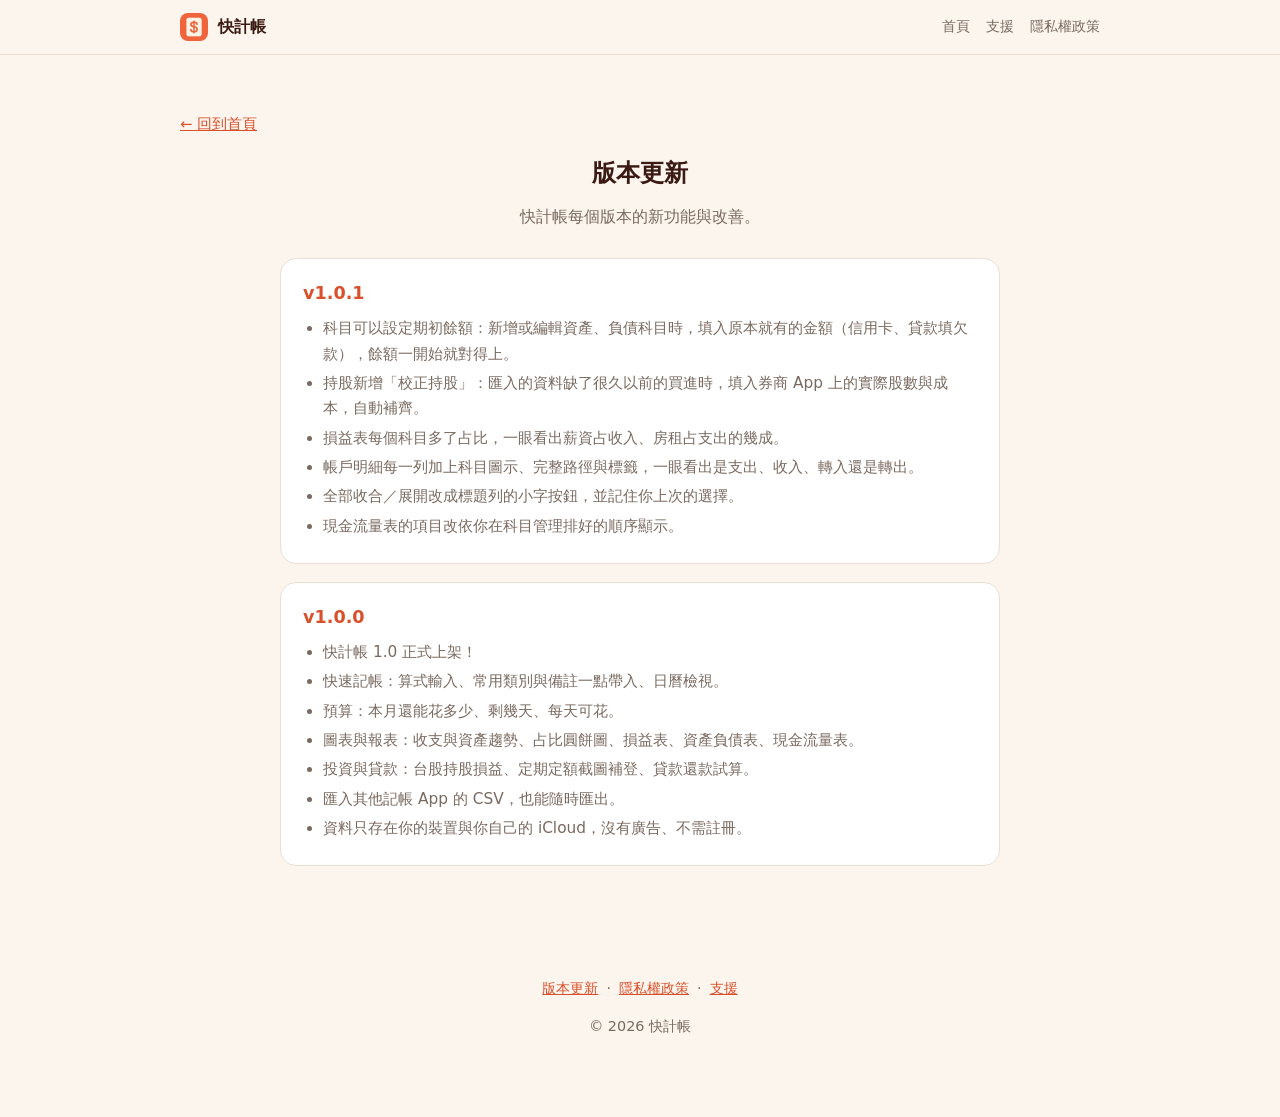
==== changelog.html @ 57caae2b "首頁改版（比照 Mottai 站台：功能卡片、免費／Pro 方案、其他 App）、新增版本更新頁、補上其他 App 圖示；沿用既有的隱私權政策與支援頁 Co-Authored-By: Claude S" ====
<!DOCTYPE html>
<html lang="zh-Hant">
<head>
<meta charset="utf-8">
<meta name="viewport" content="width=device-width, initial-scale=1">
<title>快計帳 — 版本更新</title>
<meta name="description" content="快計帳的版本更新紀錄。">
<link rel="icon" href="favicon.ico" sizes="any">
<link rel="icon" type="image/png" sizes="32x32" href="favicon-32.png">
<link rel="apple-touch-icon" sizes="180x180" href="apple-touch-icon.png">
<link rel="manifest" href="site.webmanifest">
<meta name="apple-mobile-web-app-title" content="快計帳">
<meta name="theme-color" content="#FBF5EE" media="(prefers-color-scheme: light)">
<meta name="theme-color" content="#1C1210" media="(prefers-color-scheme: dark)">
<style>
  :root{
    --bg:#FBF5EE; --card:#FFFFFF; --border:#EBDFD2;
    --deep:#3A1A12; --accent:#D9502A; --muted:#7A6A60;
    --hero-a:#FDEFE3; --hero-b:#FADCC8; --hero-c:#F7CDB2;
    color-scheme: light dark;
  }
  @media (prefers-color-scheme: dark){
    :root{ --bg:#1C1210; --card:#271A16; --border:#3A2A24;
           --deep:#F3E8E0; --accent:#FF8A63; --muted:#B5A39A;
           --hero-a:#2E1B15; --hero-b:#3A211A; --hero-c:#44281F; }
  }
  *{box-sizing:border-box}
  html{scroll-behavior:smooth}
  body{margin:0;font-family:-apple-system,"PingFang TC","Noto Sans TC",system-ui,sans-serif;
       color:var(--deep);background:var(--bg);line-height:1.65;-webkit-font-smoothing:antialiased}
  a{color:var(--accent)}
  .wrap{max-width:960px;margin:0 auto;padding:0 20px}
  .topbar{position:sticky;top:0;z-index:10;background:color-mix(in srgb,var(--bg) 88%,transparent);
          backdrop-filter:saturate(1.4) blur(10px);-webkit-backdrop-filter:saturate(1.4) blur(10px);
          border-bottom:1px solid var(--border)}
  .topbar .wrap{display:flex;align-items:center;justify-content:space-between;gap:12px;min-height:54px}
  .topbrand{display:flex;align-items:center;gap:10px;font-weight:700;color:var(--deep);text-decoration:none}
  .topbrand img{width:28px;height:28px;border-radius:8px}
  .toplinks{display:flex;gap:16px;font-size:.9rem}
  .toplinks a{text-decoration:none;color:var(--muted)}
  header.hero{background:linear-gradient(160deg,var(--hero-a),var(--hero-b) 60%,var(--hero-c));
              padding:64px 0 56px;text-align:center}
  .appicon{width:96px;height:96px;border-radius:22px;box-shadow:0 8px 24px rgba(0,0,0,.14);margin-bottom:14px}
  .logo{font-size:2.6rem;font-weight:800;letter-spacing:.5px;color:var(--deep);margin:0}
  .tag{font-size:1.2rem;color:var(--deep);margin:.4rem 0 1.4rem;opacity:.9}
  .sub{max-width:640px;margin:0 auto;color:var(--deep);opacity:.92}
  .cta{display:inline-block;margin-top:26px;background:var(--accent);color:#fff;
       text-decoration:none;font-weight:700;padding:13px 26px;border-radius:999px}
  .cta.secondary{background:transparent;color:var(--accent);border:1.5px solid var(--accent)}
  .ctas{display:flex;flex-wrap:wrap;gap:8px;justify-content:center}
  .ctas .cta{margin:26px 0 0}
  section{padding:56px 0}
  h2{font-size:1.5rem;margin:0 0 10px;text-align:center}
  .lede{text-align:center;color:var(--muted);max-width:620px;margin:0 auto 28px}
  .grid{display:grid;grid-template-columns:repeat(auto-fit,minmax(250px,1fr));gap:20px}
  .grid.big{grid-template-columns:repeat(auto-fit,minmax(280px,1fr))}
  .card{background:var(--card);border:1px solid var(--border);border-radius:16px;padding:22px}
  .card h3{margin:.2rem 0 .4rem;font-size:1.1rem}
  .card p{margin:0;color:var(--muted);font-size:.96rem}
  .emoji{font-size:1.7rem}
  .pill{display:inline-block;font-size:.72rem;letter-spacing:.04em;color:var(--accent);
        border:1px solid var(--border);border-radius:999px;padding:2px 9px;margin-left:8px;vertical-align:middle;font-weight:600}
  .core .card{padding:26px}
  .core .card h3{font-size:1.2rem}
  .alt{background:#0000000a}
  @media (prefers-color-scheme: dark){ .alt{background:#ffffff08} }
  .plans{display:grid;grid-template-columns:repeat(auto-fit,minmax(280px,1fr));gap:20px;max-width:820px;margin:0 auto}
  .plan{background:var(--card);border:1px solid var(--border);border-radius:18px;padding:26px}
  .plan.pro{border:2px solid var(--accent)}
  .plan h3{margin:0 0 4px;font-size:1.3rem}
  .plan .price{color:var(--muted);font-size:.92rem;margin-bottom:12px}
  .plan ul{margin:0;padding-left:0;list-style:none}
  .plan li{margin:7px 0;padding-left:26px;position:relative;font-size:.96rem}
  .plan li::before{content:"✓";position:absolute;left:0;color:var(--accent);font-weight:800}
  .note{text-align:center;color:var(--muted);font-size:.9rem;margin-top:22px}
  .apps{display:grid;grid-template-columns:repeat(auto-fit,minmax(300px,1fr));gap:20px;max-width:820px;margin:0 auto}
  .card.app{display:flex;gap:16px;align-items:flex-start}
  .card.app img{width:64px;height:64px;border-radius:15px;flex:none;box-shadow:0 3px 10px rgba(0,0,0,.12)}
  .apps>.card.app:last-child:nth-child(odd){grid-column:1/-1}
  .apptag{color:var(--accent);font-size:.85rem;font-weight:600;margin-bottom:4px}
  .applinks{display:flex;gap:8px;margin-top:12px;flex-wrap:wrap}
  .mini{display:inline-block;background:var(--accent);color:#fff;text-decoration:none;font-weight:700;font-size:.85rem;padding:6px 14px;border-radius:999px;border:1.5px solid var(--accent)}
  .mini.ghost{background:transparent;color:var(--accent)}
  .support{text-align:center}
  .support p{max-width:560px;margin:8px auto}
  footer{padding:40px 0 64px;text-align:center;color:var(--muted);font-size:.9rem}
  footer a{margin:0 8px}

  .vers{max-width:720px;margin:0 auto;display:flex;flex-direction:column;gap:18px}
  .ver{background:var(--card);border:1px solid var(--border);border-radius:16px;padding:20px 22px}
  .vhead{display:flex;align-items:baseline;gap:10px;margin-bottom:8px;flex-wrap:wrap}
  .vnum{font-weight:800;color:var(--accent);font-size:1.1rem}
  .vdate{color:var(--muted);font-size:.85rem}
  .ver ul{margin:0;padding-left:20px;color:var(--muted);font-size:.96rem}
  .ver li{margin:4px 0}
  .back{display:inline-block;margin:0 0 18px;font-size:.92rem}
</style>
</head>
<body>
<div class="topbar">
  <div class="wrap">
    <a class="topbrand" href="./"><img src="icon-192.png" alt="" width="28" height="28">快計帳</a>
    <div class="toplinks"><a href="./">首頁</a><a href="support.html">支援</a><a href="privacy.html">隱私權政策</a></div>
  </div>
</div>
<section>
  <div class="wrap">
    <a class="back" href="./">← 回到首頁</a>
    <h2>版本更新</h2>
    <p class="lede">快計帳每個版本的新功能與改善。</p>
    <div class="vers">
      <div class="ver"><div class="vhead"><span class="vnum">v1.0.1</span></div><ul><li>科目可以設定期初餘額：新增或編輯資產、負債科目時，填入原本就有的金額（信用卡、貸款填欠款），餘額一開始就對得上。</li><li>持股新增「校正持股」：匯入的資料缺了很久以前的買進時，填入券商 App 上的實際股數與成本，自動補齊。</li><li>損益表每個科目多了占比，一眼看出薪資占收入、房租占支出的幾成。</li><li>帳戶明細每一列加上科目圖示、完整路徑與標籤，一眼看出是支出、收入、轉入還是轉出。</li><li>全部收合／展開改成標題列的小字按鈕，並記住你上次的選擇。</li><li>現金流量表的項目改依你在科目管理排好的順序顯示。</li></ul></div>
      <div class="ver"><div class="vhead"><span class="vnum">v1.0.0</span></div><ul><li>快計帳 1.0 正式上架！</li><li>快速記帳：算式輸入、常用類別與備註一點帶入、日曆檢視。</li><li>預算：本月還能花多少、剩幾天、每天可花。</li><li>圖表與報表：收支與資產趨勢、占比圓餅圖、損益表、資產負債表、現金流量表。</li><li>投資與貸款：台股持股損益、定期定額截圖補登、貸款還款試算。</li><li>匯入其他記帳 App 的 CSV，也能隨時匯出。</li><li>資料只存在你的裝置與你自己的 iCloud，沒有廣告、不需註冊。</li></ul></div>
    </div>
  </div>
</section>
<footer>
  <div class="wrap">
    <p><a href="changelog.html">版本更新</a>·<a href="privacy.html">隱私權政策</a>·<a href="support.html">支援</a></p>
    <p>© 2026 快計帳</p>
  </div>
</footer>
</body>
</html>
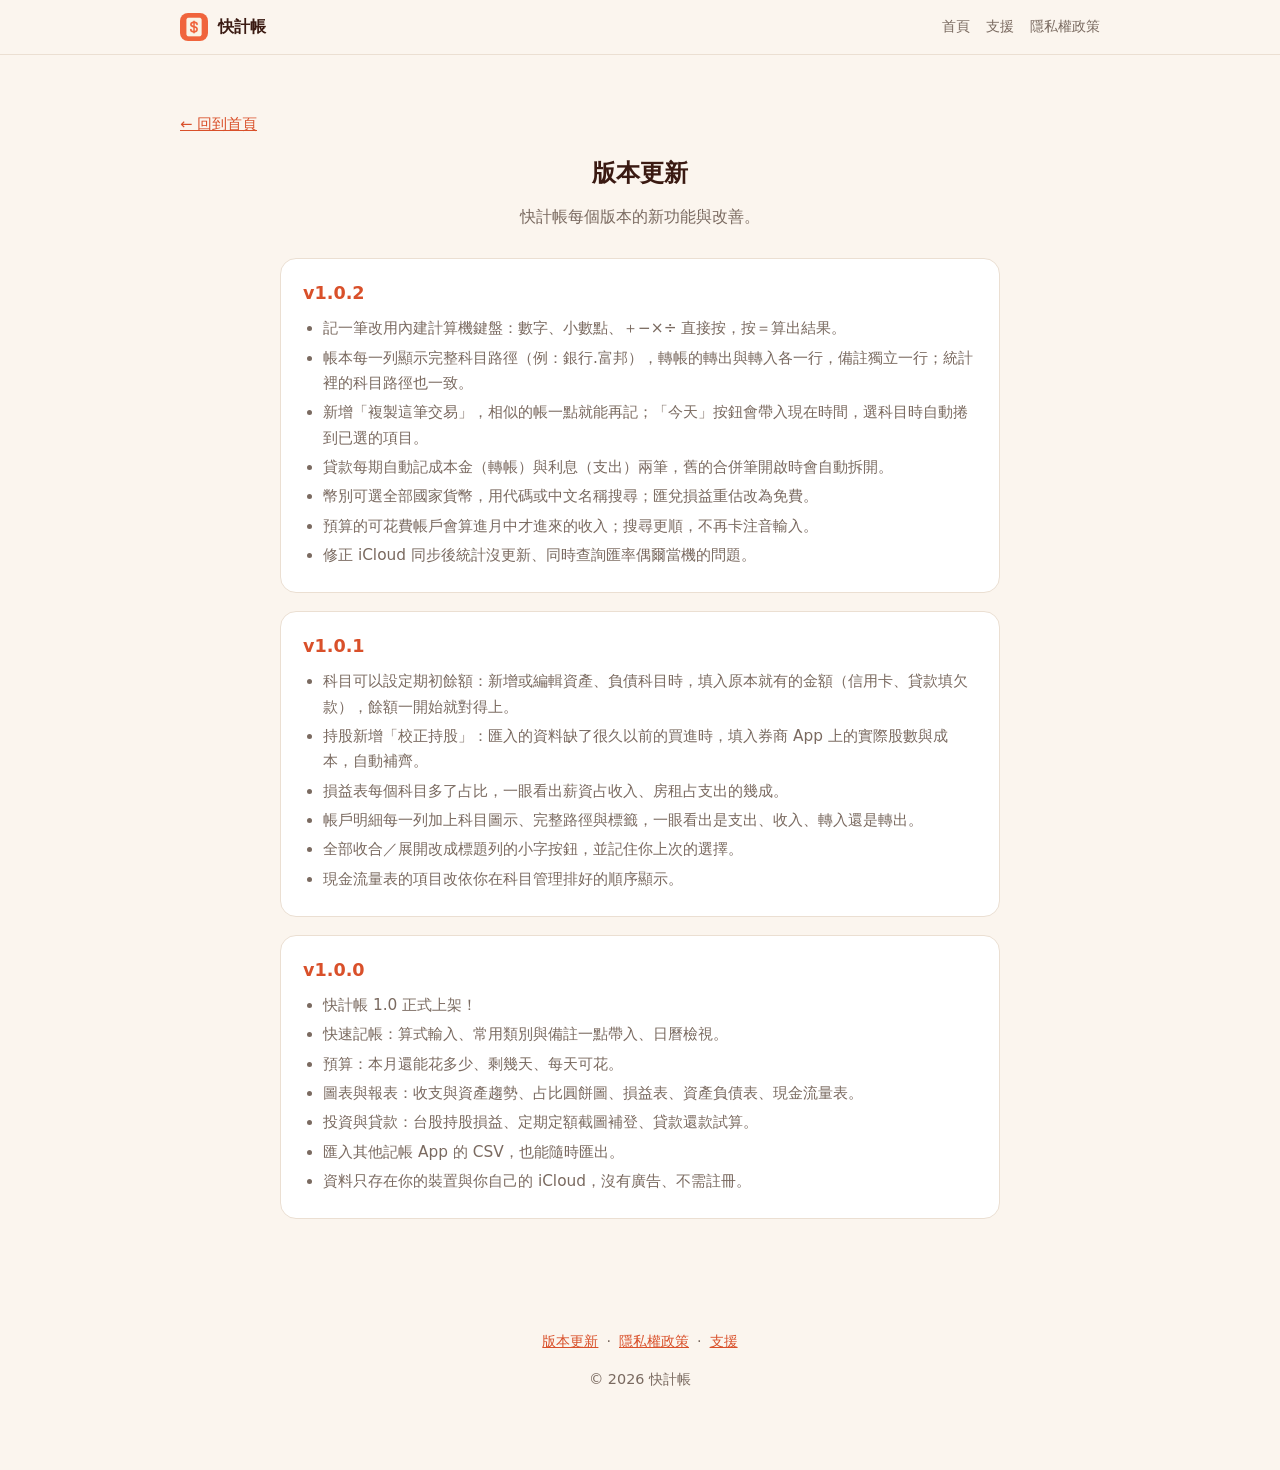
==== commit bed95f8f: "[更新] changelog 新增 v1.0.2 Co-Authored-By: Claude Sonnet 5.5 <noreply@anthropic.com>" ====
--- a/changelog.html
+++ b/changelog.html
@@ -109,6 +109,7 @@
     <h2>版本更新</h2>
     <p class="lede">快計帳每個版本的新功能與改善。</p>
     <div class="vers">
+      <div class="ver"><div class="vhead"><span class="vnum">v1.0.2</span></div><ul><li>記一筆改用內建計算機鍵盤：數字、小數點、＋−×÷ 直接按，按＝算出結果。</li><li>帳本每一列顯示完整科目路徑（例：銀行.富邦），轉帳的轉出與轉入各一行，備註獨立一行；統計裡的科目路徑也一致。</li><li>新增「複製這筆交易」，相似的帳一點就能再記；「今天」按鈕會帶入現在時間，選科目時自動捲到已選的項目。</li><li>貸款每期自動記成本金（轉帳）與利息（支出）兩筆，舊的合併筆開啟時會自動拆開。</li><li>幣別可選全部國家貨幣，用代碼或中文名稱搜尋；匯兌損益重估改為免費。</li><li>預算的可花費帳戶會算進月中才進來的收入；搜尋更順，不再卡注音輸入。</li><li>修正 iCloud 同步後統計沒更新、同時查詢匯率偶爾當機的問題。</li></ul></div>
       <div class="ver"><div class="vhead"><span class="vnum">v1.0.1</span></div><ul><li>科目可以設定期初餘額：新增或編輯資產、負債科目時，填入原本就有的金額（信用卡、貸款填欠款），餘額一開始就對得上。</li><li>持股新增「校正持股」：匯入的資料缺了很久以前的買進時，填入券商 App 上的實際股數與成本，自動補齊。</li><li>損益表每個科目多了占比，一眼看出薪資占收入、房租占支出的幾成。</li><li>帳戶明細每一列加上科目圖示、完整路徑與標籤，一眼看出是支出、收入、轉入還是轉出。</li><li>全部收合／展開改成標題列的小字按鈕，並記住你上次的選擇。</li><li>現金流量表的項目改依你在科目管理排好的順序顯示。</li></ul></div>
       <div class="ver"><div class="vhead"><span class="vnum">v1.0.0</span></div><ul><li>快計帳 1.0 正式上架！</li><li>快速記帳：算式輸入、常用類別與備註一點帶入、日曆檢視。</li><li>預算：本月還能花多少、剩幾天、每天可花。</li><li>圖表與報表：收支與資產趨勢、占比圓餅圖、損益表、資產負債表、現金流量表。</li><li>投資與貸款：台股持股損益、定期定額截圖補登、貸款還款試算。</li><li>匯入其他記帳 App 的 CSV，也能隨時匯出。</li><li>資料只存在你的裝置與你自己的 iCloud，沒有廣告、不需註冊。</li></ul></div>
     </div>
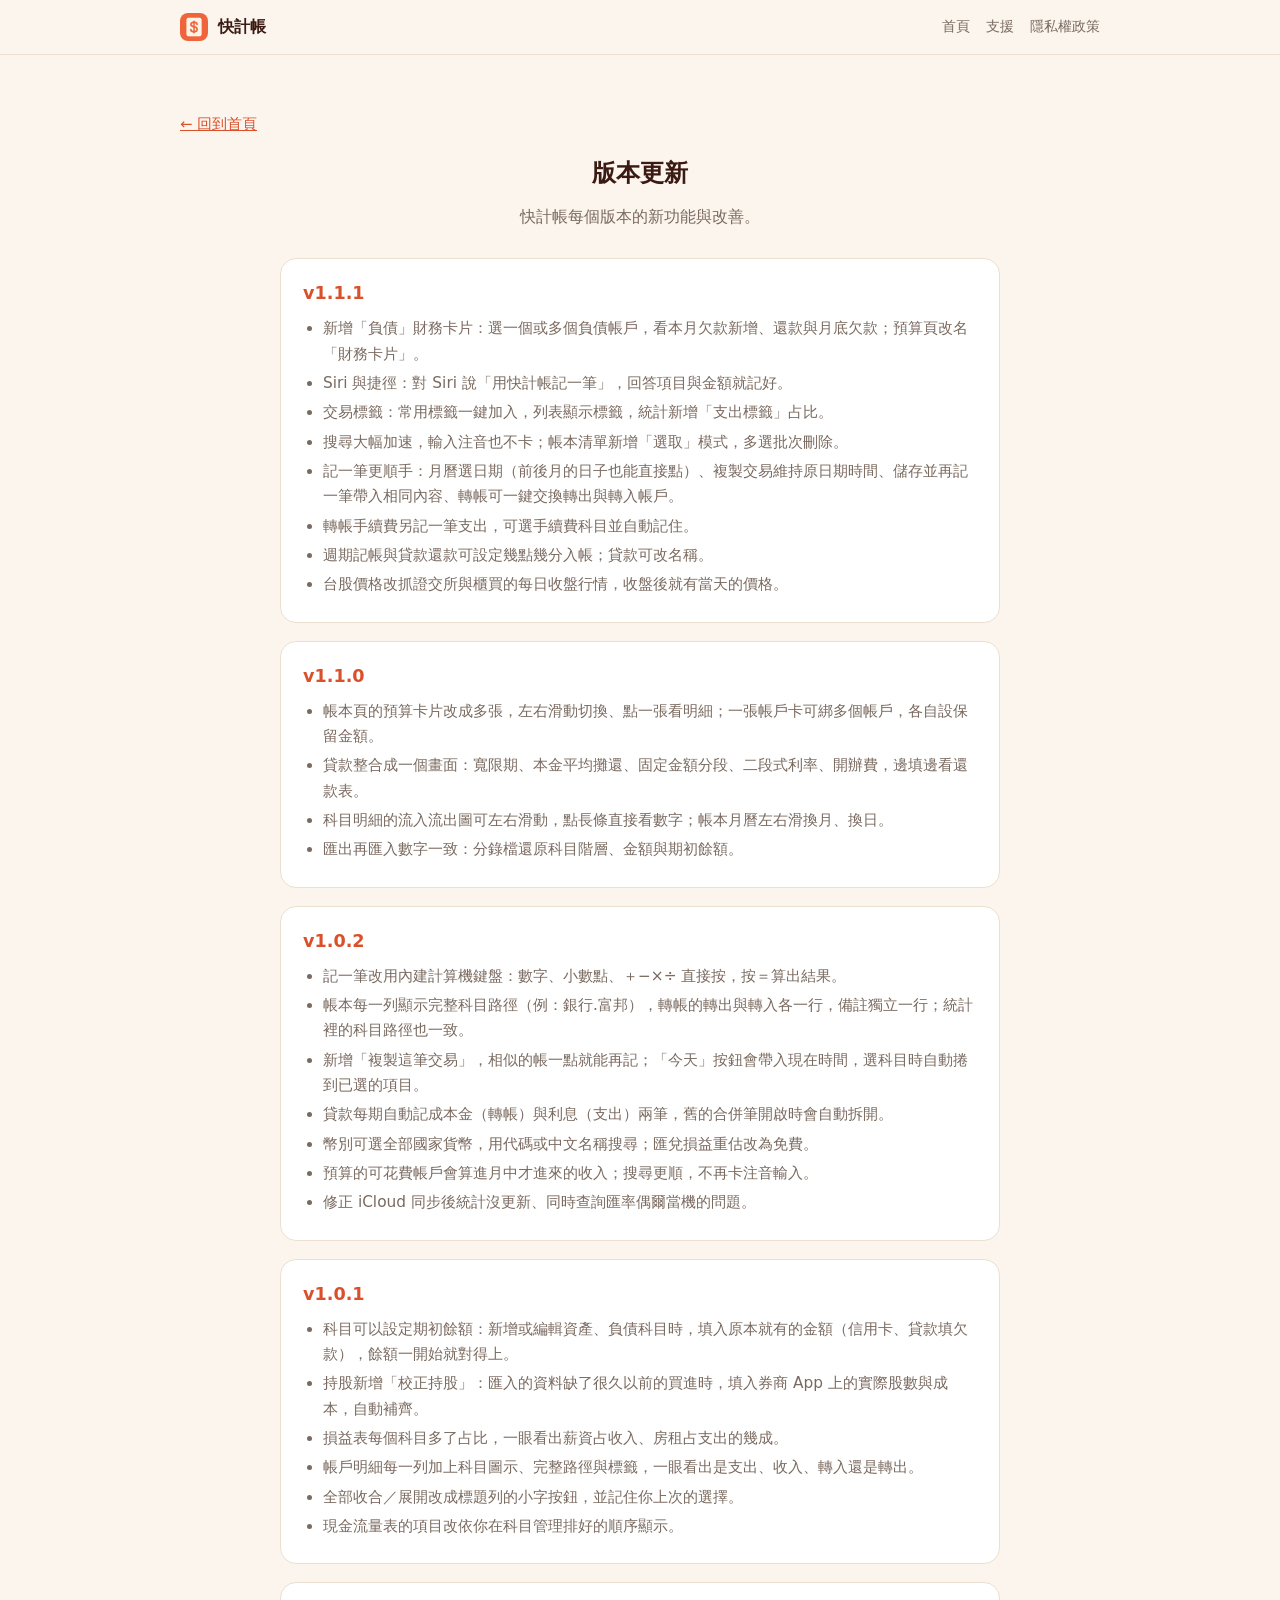
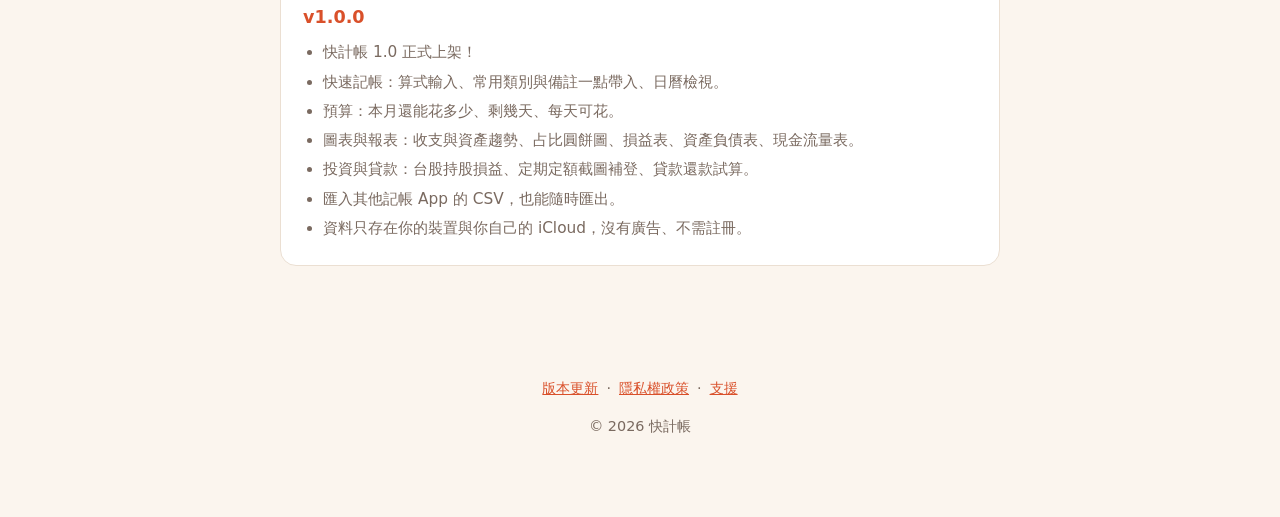
==== commit 01baa715: "changelog：補 v1.1.0、v1.1.1（1.1.1 尚未上線，等核准後再 push）" ====
--- a/changelog.html
+++ b/changelog.html
@@ -109,6 +109,8 @@
     <h2>版本更新</h2>
     <p class="lede">快計帳每個版本的新功能與改善。</p>
     <div class="vers">
+      <div class="ver"><div class="vhead"><span class="vnum">v1.1.1</span></div><ul><li>新增「負債」財務卡片：選一個或多個負債帳戶，看本月欠款新增、還款與月底欠款；預算頁改名「財務卡片」。</li><li>Siri 與捷徑：對 Siri 說「用快計帳記一筆」，回答項目與金額就記好。</li><li>交易標籤：常用標籤一鍵加入，列表顯示標籤，統計新增「支出標籤」占比。</li><li>搜尋大幅加速，輸入注音也不卡；帳本清單新增「選取」模式，多選批次刪除。</li><li>記一筆更順手：月曆選日期（前後月的日子也能直接點）、複製交易維持原日期時間、儲存並再記一筆帶入相同內容、轉帳可一鍵交換轉出與轉入帳戶。</li><li>轉帳手續費另記一筆支出，可選手續費科目並自動記住。</li><li>週期記帳與貸款還款可設定幾點幾分入帳；貸款可改名稱。</li><li>台股價格改抓證交所與櫃買的每日收盤行情，收盤後就有當天的價格。</li></ul></div>
+      <div class="ver"><div class="vhead"><span class="vnum">v1.1.0</span></div><ul><li>帳本頁的預算卡片改成多張，左右滑動切換、點一張看明細；一張帳戶卡可綁多個帳戶，各自設保留金額。</li><li>貸款整合成一個畫面：寬限期、本金平均攤還、固定金額分段、二段式利率、開辦費，邊填邊看還款表。</li><li>科目明細的流入流出圖可左右滑動，點長條直接看數字；帳本月曆左右滑換月、換日。</li><li>匯出再匯入數字一致：分錄檔還原科目階層、金額與期初餘額。</li></ul></div>
       <div class="ver"><div class="vhead"><span class="vnum">v1.0.2</span></div><ul><li>記一筆改用內建計算機鍵盤：數字、小數點、＋−×÷ 直接按，按＝算出結果。</li><li>帳本每一列顯示完整科目路徑（例：銀行.富邦），轉帳的轉出與轉入各一行，備註獨立一行；統計裡的科目路徑也一致。</li><li>新增「複製這筆交易」，相似的帳一點就能再記；「今天」按鈕會帶入現在時間，選科目時自動捲到已選的項目。</li><li>貸款每期自動記成本金（轉帳）與利息（支出）兩筆，舊的合併筆開啟時會自動拆開。</li><li>幣別可選全部國家貨幣，用代碼或中文名稱搜尋；匯兌損益重估改為免費。</li><li>預算的可花費帳戶會算進月中才進來的收入；搜尋更順，不再卡注音輸入。</li><li>修正 iCloud 同步後統計沒更新、同時查詢匯率偶爾當機的問題。</li></ul></div>
       <div class="ver"><div class="vhead"><span class="vnum">v1.0.1</span></div><ul><li>科目可以設定期初餘額：新增或編輯資產、負債科目時，填入原本就有的金額（信用卡、貸款填欠款），餘額一開始就對得上。</li><li>持股新增「校正持股」：匯入的資料缺了很久以前的買進時，填入券商 App 上的實際股數與成本，自動補齊。</li><li>損益表每個科目多了占比，一眼看出薪資占收入、房租占支出的幾成。</li><li>帳戶明細每一列加上科目圖示、完整路徑與標籤，一眼看出是支出、收入、轉入還是轉出。</li><li>全部收合／展開改成標題列的小字按鈕，並記住你上次的選擇。</li><li>現金流量表的項目改依你在科目管理排好的順序顯示。</li></ul></div>
       <div class="ver"><div class="vhead"><span class="vnum">v1.0.0</span></div><ul><li>快計帳 1.0 正式上架！</li><li>快速記帳：算式輸入、常用類別與備註一點帶入、日曆檢視。</li><li>預算：本月還能花多少、剩幾天、每天可花。</li><li>圖表與報表：收支與資產趨勢、占比圓餅圖、損益表、資產負債表、現金流量表。</li><li>投資與貸款：台股持股損益、定期定額截圖補登、貸款還款試算。</li><li>匯入其他記帳 App 的 CSV，也能隨時匯出。</li><li>資料只存在你的裝置與你自己的 iCloud，沒有廣告、不需註冊。</li></ul></div>
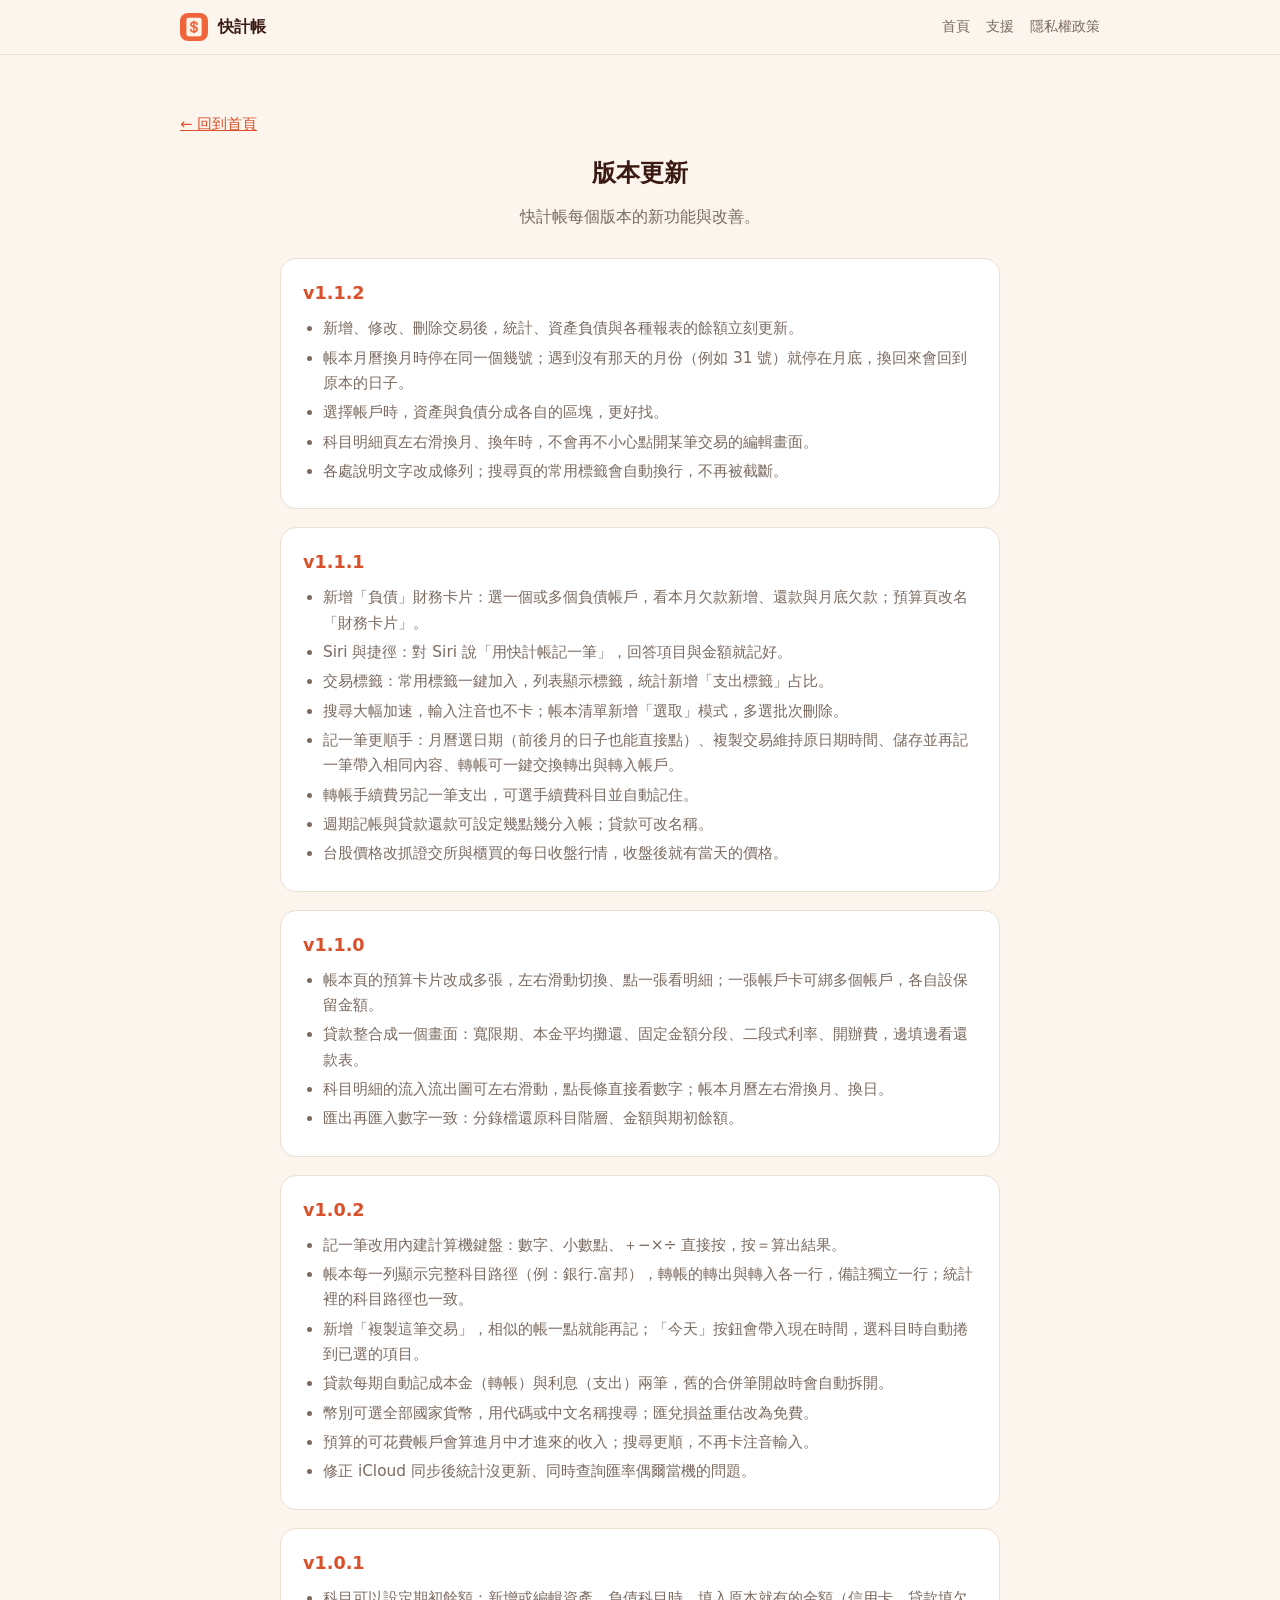
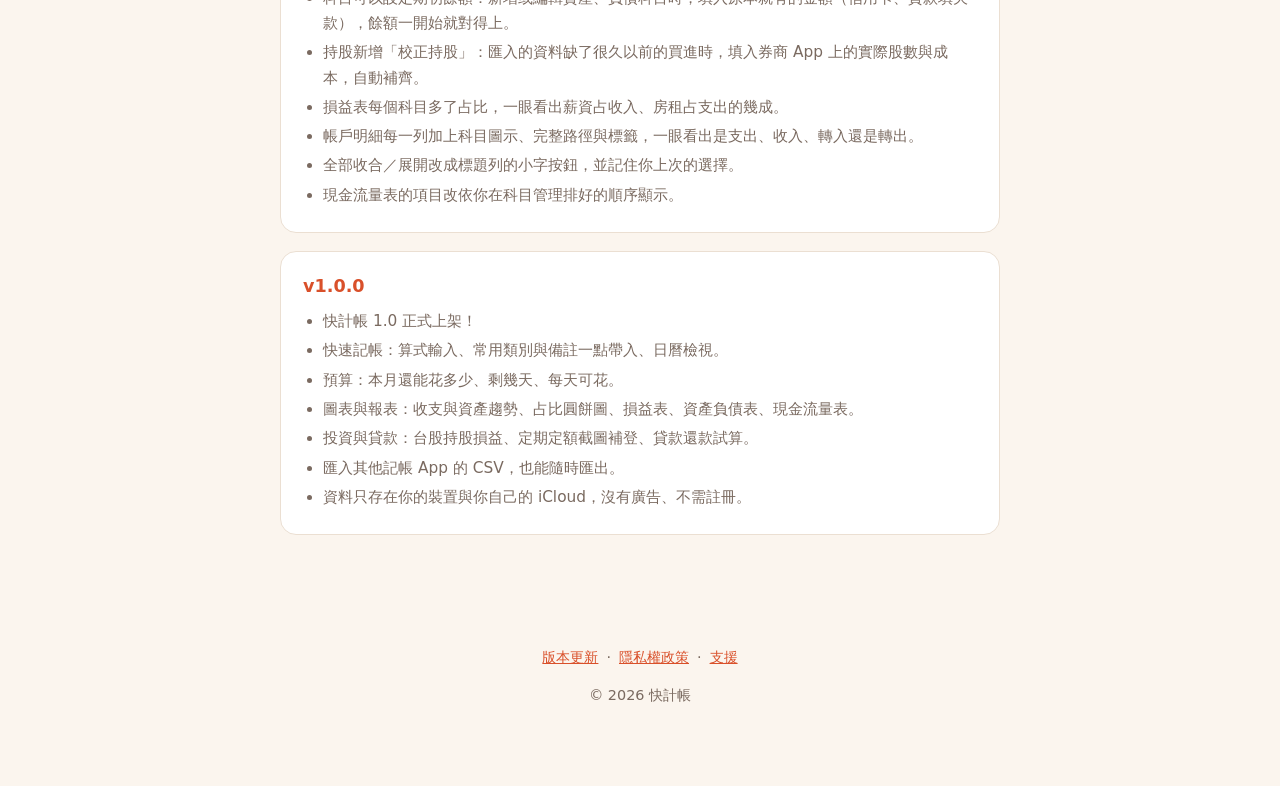
==== commit 39a74fd1: "changelog：補 v1.1.2（尚未 push，等核准後再 push）" ====
--- a/changelog.html
+++ b/changelog.html
@@ -109,6 +109,7 @@
     <h2>版本更新</h2>
     <p class="lede">快計帳每個版本的新功能與改善。</p>
     <div class="vers">
+      <div class="ver"><div class="vhead"><span class="vnum">v1.1.2</span></div><ul><li>新增、修改、刪除交易後，統計、資產負債與各種報表的餘額立刻更新。</li><li>帳本月曆換月時停在同一個幾號；遇到沒有那天的月份（例如 31 號）就停在月底，換回來會回到原本的日子。</li><li>選擇帳戶時，資產與負債分成各自的區塊，更好找。</li><li>科目明細頁左右滑換月、換年時，不會再不小心點開某筆交易的編輯畫面。</li><li>各處說明文字改成條列；搜尋頁的常用標籤會自動換行，不再被截斷。</li></ul></div>
       <div class="ver"><div class="vhead"><span class="vnum">v1.1.1</span></div><ul><li>新增「負債」財務卡片：選一個或多個負債帳戶，看本月欠款新增、還款與月底欠款；預算頁改名「財務卡片」。</li><li>Siri 與捷徑：對 Siri 說「用快計帳記一筆」，回答項目與金額就記好。</li><li>交易標籤：常用標籤一鍵加入，列表顯示標籤，統計新增「支出標籤」占比。</li><li>搜尋大幅加速，輸入注音也不卡；帳本清單新增「選取」模式，多選批次刪除。</li><li>記一筆更順手：月曆選日期（前後月的日子也能直接點）、複製交易維持原日期時間、儲存並再記一筆帶入相同內容、轉帳可一鍵交換轉出與轉入帳戶。</li><li>轉帳手續費另記一筆支出，可選手續費科目並自動記住。</li><li>週期記帳與貸款還款可設定幾點幾分入帳；貸款可改名稱。</li><li>台股價格改抓證交所與櫃買的每日收盤行情，收盤後就有當天的價格。</li></ul></div>
       <div class="ver"><div class="vhead"><span class="vnum">v1.1.0</span></div><ul><li>帳本頁的預算卡片改成多張，左右滑動切換、點一張看明細；一張帳戶卡可綁多個帳戶，各自設保留金額。</li><li>貸款整合成一個畫面：寬限期、本金平均攤還、固定金額分段、二段式利率、開辦費，邊填邊看還款表。</li><li>科目明細的流入流出圖可左右滑動，點長條直接看數字；帳本月曆左右滑換月、換日。</li><li>匯出再匯入數字一致：分錄檔還原科目階層、金額與期初餘額。</li></ul></div>
       <div class="ver"><div class="vhead"><span class="vnum">v1.0.2</span></div><ul><li>記一筆改用內建計算機鍵盤：數字、小數點、＋−×÷ 直接按，按＝算出結果。</li><li>帳本每一列顯示完整科目路徑（例：銀行.富邦），轉帳的轉出與轉入各一行，備註獨立一行；統計裡的科目路徑也一致。</li><li>新增「複製這筆交易」，相似的帳一點就能再記；「今天」按鈕會帶入現在時間，選科目時自動捲到已選的項目。</li><li>貸款每期自動記成本金（轉帳）與利息（支出）兩筆，舊的合併筆開啟時會自動拆開。</li><li>幣別可選全部國家貨幣，用代碼或中文名稱搜尋；匯兌損益重估改為免費。</li><li>預算的可花費帳戶會算進月中才進來的收入；搜尋更順，不再卡注音輸入。</li><li>修正 iCloud 同步後統計沒更新、同時查詢匯率偶爾當機的問題。</li></ul></div>
